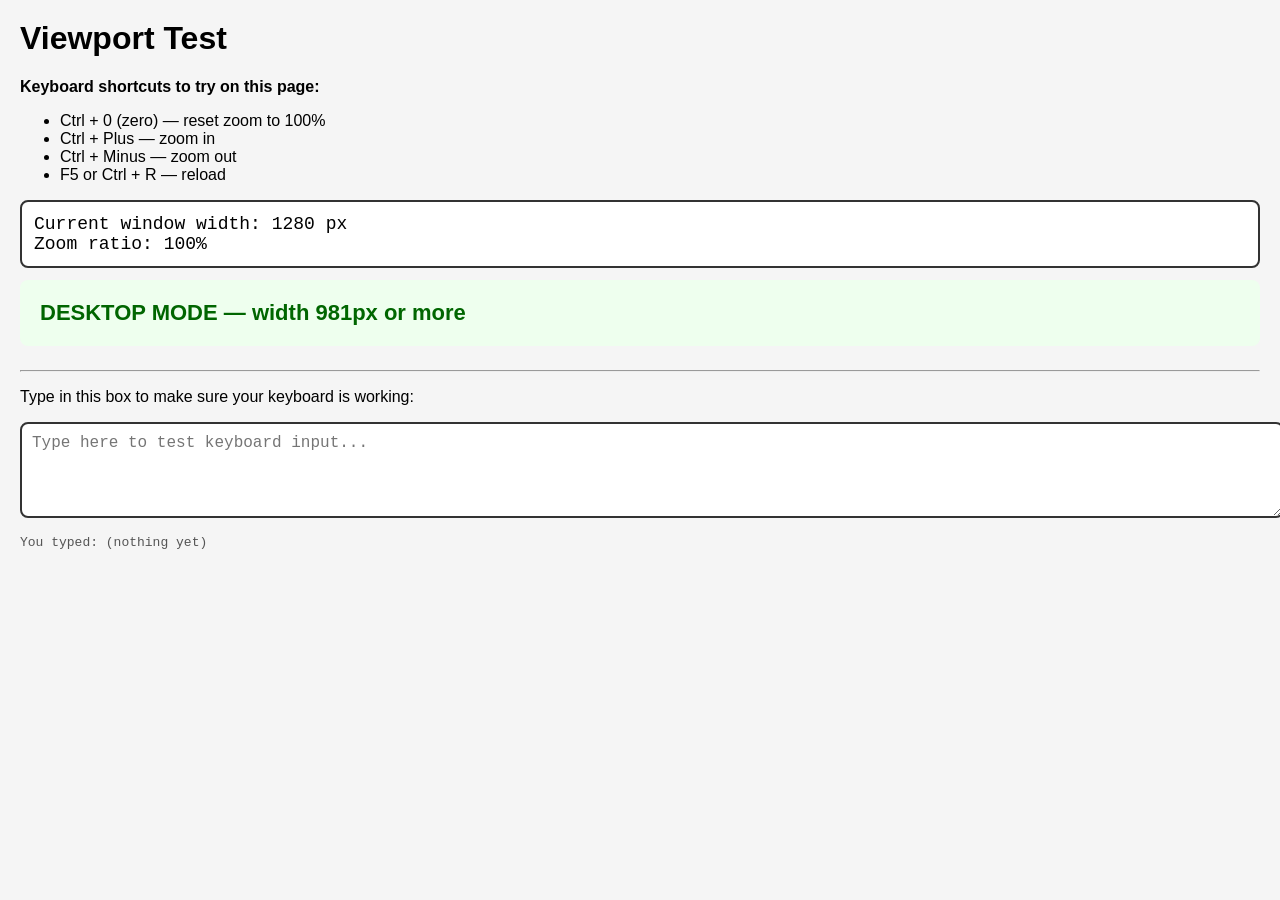
==== test.html @ 07ed0f5a "Copy PragyaRoot source into experiment repo" ====
<!DOCTYPE html>
<html>
<head>
<meta charset="UTF-8">
<meta name="viewport" content="width=device-width, initial-scale=1.0">
<title>Viewport Test</title>
<style>
  body {
    font-family: sans-serif;
    margin: 0;
    padding: 20px;
    background: #f5f5f5;
  }
  h1 { margin-top: 0; }
  .result {
    font-size: 22px;
    font-weight: bold;
    padding: 20px;
    margin-top: 12px;
    border-radius: 8px;
  }
  .mobile { background: #fee; color: #900; }
  .desktop { background: #efe; color: #060; }
  .live {
    font-size: 18px;
    padding: 12px;
    background: #fff;
    border: 2px solid #333;
    border-radius: 8px;
    margin-top: 12px;
    font-family: monospace;
  }

  @media (max-width: 980px) {
    .desktop { display: none; }
  }
  @media (min-width: 981px) {
    .mobile { display: none; }
  }
</style>
</head>
<body>

<h1>Viewport Test</h1>

<p><strong>Keyboard shortcuts to try on this page:</strong></p>
<ul>
  <li>Ctrl + 0 (zero) — reset zoom to 100%</li>
  <li>Ctrl + Plus — zoom in</li>
  <li>Ctrl + Minus — zoom out</li>
  <li>F5 or Ctrl + R — reload</li>
</ul>

<div class="live">
  Current window width: <span id="w">...</span> px<br>
  Zoom ratio: <span id="z">...</span>
</div>

<div class="mobile result">MOBILE MODE — width 980px or less</div>
<div class="desktop result">DESKTOP MODE — width 981px or more</div>

<hr style="margin-top: 24px;">

<p>Type in this box to make sure your keyboard is working:</p>
<textarea id="typebox" rows="4" style="width: 100%; font-size: 16px; padding: 10px; border-radius: 8px; border: 2px solid #333;" placeholder="Type here to test keyboard input..."></textarea>

<p id="typed" style="font-family: monospace; color: #555;">You typed: (nothing yet)</p>

<script>
  function update() {
    document.getElementById("w").textContent = window.innerWidth;
    document.getElementById("z").textContent = (window.devicePixelRatio * 100).toFixed(0) + "%";
  }
  update();
  window.addEventListener("resize", update);

  document.getElementById("typebox").addEventListener("input", function() {
    document.getElementById("typed").textContent = "You typed: " + this.value;
  });
</script>

</body>
</html>
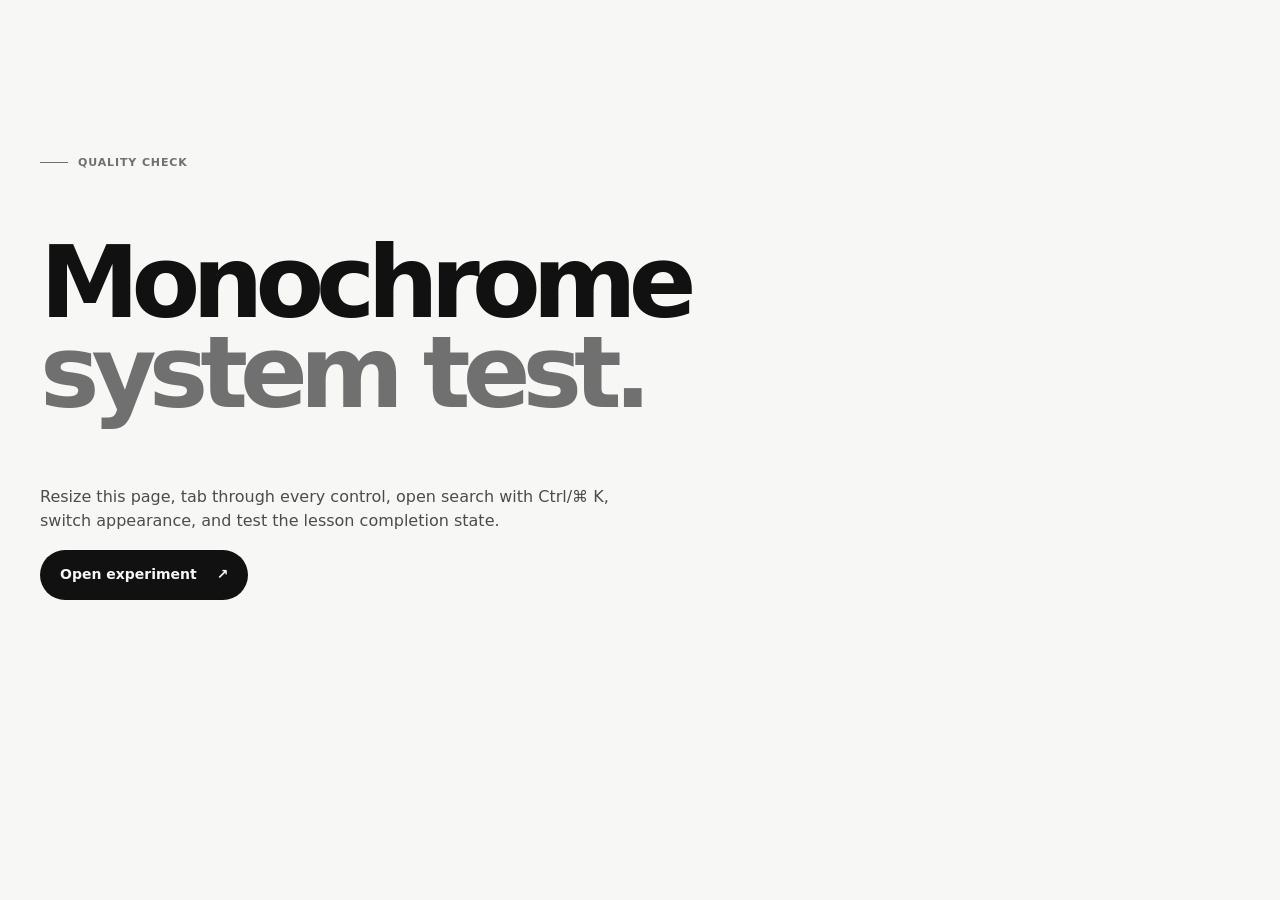
==== commit 8835cf27: "Transform PragyaRoot into a monochrome learning product" ====
--- a/test.html
+++ b/test.html
@@ -1,83 +1 @@
-<!DOCTYPE html>
-<html>
-<head>
-<meta charset="UTF-8">
-<meta name="viewport" content="width=device-width, initial-scale=1.0">
-<title>Viewport Test</title>
-<style>
-  body {
-    font-family: sans-serif;
-    margin: 0;
-    padding: 20px;
-    background: #f5f5f5;
-  }
-  h1 { margin-top: 0; }
-  .result {
-    font-size: 22px;
-    font-weight: bold;
-    padding: 20px;
-    margin-top: 12px;
-    border-radius: 8px;
-  }
-  .mobile { background: #fee; color: #900; }
-  .desktop { background: #efe; color: #060; }
-  .live {
-    font-size: 18px;
-    padding: 12px;
-    background: #fff;
-    border: 2px solid #333;
-    border-radius: 8px;
-    margin-top: 12px;
-    font-family: monospace;
-  }
-
-  @media (max-width: 980px) {
-    .desktop { display: none; }
-  }
-  @media (min-width: 981px) {
-    .mobile { display: none; }
-  }
-</style>
-</head>
-<body>
-
-<h1>Viewport Test</h1>
-
-<p><strong>Keyboard shortcuts to try on this page:</strong></p>
-<ul>
-  <li>Ctrl + 0 (zero) — reset zoom to 100%</li>
-  <li>Ctrl + Plus — zoom in</li>
-  <li>Ctrl + Minus — zoom out</li>
-  <li>F5 or Ctrl + R — reload</li>
-</ul>
-
-<div class="live">
-  Current window width: <span id="w">...</span> px<br>
-  Zoom ratio: <span id="z">...</span>
-</div>
-
-<div class="mobile result">MOBILE MODE — width 980px or less</div>
-<div class="desktop result">DESKTOP MODE — width 981px or more</div>
-
-<hr style="margin-top: 24px;">
-
-<p>Type in this box to make sure your keyboard is working:</p>
-<textarea id="typebox" rows="4" style="width: 100%; font-size: 16px; padding: 10px; border-radius: 8px; border: 2px solid #333;" placeholder="Type here to test keyboard input..."></textarea>
-
-<p id="typed" style="font-family: monospace; color: #555;">You typed: (nothing yet)</p>
-
-<script>
-  function update() {
-    document.getElementById("w").textContent = window.innerWidth;
-    document.getElementById("z").textContent = (window.devicePixelRatio * 100).toFixed(0) + "%";
-  }
-  update();
-  window.addEventListener("resize", update);
-
-  document.getElementById("typebox").addEventListener("input", function() {
-    document.getElementById("typed").textContent = "You typed: " + this.value;
-  });
-</script>
-
-</body>
-</html>
+<!doctype html><html lang="en"><head><meta charset="utf-8"><meta name="viewport" content="width=device-width,initial-scale=1"><title>PragyaRoot quality check</title><link rel="stylesheet" href="./assets/css/shared.css"></head><body><main class="container section-pad"><p class="eyebrow"><span class="eyebrow-line"></span> Quality check</p><h1 style="font-size:clamp(48px,8vw,100px);line-height:.9;letter-spacing:-.08em">Monochrome<br><em>system test.</em></h1><p style="max-width:620px;color:var(--grey-700)">Resize this page, tab through every control, open search with Ctrl/⌘ K, switch appearance, and test the lesson completion state.</p><p><a class="button button-dark" href="./">Open experiment <span>↗</span></a></p></main><script src="./assets/js/shared.js" defer></script></body></html>
--- a/assets/css/shared.css
+++ b/assets/css/shared.css
@@ -0,0 +1,168 @@
+:root {
+  --black: #000;
+  --white: #fff;
+  --ink: #111;
+  --charcoal: #1c1c1c;
+  --graphite: #2b2b2b;
+  --grey-700: #4c4c4c;
+  --grey-500: #707070;
+  --grey-300: #b4b4b4;
+  --grey-200: #d8d8d8;
+  --grey-100: #ededed;
+  --paper: #f7f7f5;
+  --surface: #fff;
+  --max: 1200px;
+  --reading: 720px;
+  --radius-lg: 28px;
+  --radius-md: 16px;
+  --ease: cubic-bezier(.2,.75,.25,1);
+  color-scheme: light;
+}
+[data-theme="dark"] {
+  --ink: #f7f7f5;
+  --charcoal: #ededed;
+  --graphite: #cfcfcf;
+  --grey-700: #b7b7b7;
+  --grey-500: #929292;
+  --grey-300: #5b5b5b;
+  --grey-200: #3b3b3b;
+  --grey-100: #262626;
+  --paper: #0b0b0b;
+  --surface: #151515;
+  color-scheme: dark;
+}
+* { box-sizing: border-box; }
+html { scroll-behavior: smooth; background: var(--paper); }
+body { margin: 0; background: var(--paper); color: var(--ink); font-family: Inter, ui-sans-serif, system-ui, -apple-system, BlinkMacSystemFont, "Segoe UI", sans-serif; font-size: 16px; line-height: 1.55; -webkit-font-smoothing: antialiased; }
+body.is-locked { overflow: hidden; }
+::selection { background: var(--ink); color: var(--paper); }
+a { color: inherit; text-decoration: none; }
+button, input { font: inherit; }
+button { color: inherit; }
+button, a { -webkit-tap-highlight-color: transparent; }
+button:focus-visible, a:focus-visible, input:focus-visible { outline: 3px solid var(--ink); outline-offset: 4px; }
+svg { display: block; }
+.sr-only { position: absolute !important; width: 1px; height: 1px; padding: 0; margin: -1px; overflow: hidden; clip: rect(0,0,0,0); white-space: nowrap; border: 0; }
+.skip-link { position: fixed; left: 16px; top: 12px; z-index: 100; padding: 10px 14px; background: var(--black); color: var(--white); transform: translateY(-150%); transition: transform .2s var(--ease); }
+.skip-link:focus { transform: translateY(0); }
+.container { width: min(calc(100% - 48px), var(--max)); margin-inline: auto; }
+.section-pad { padding-block: clamp(88px, 12vw, 168px); }
+.reveal { opacity: 0; transform: translateY(18px); transition: opacity .7s var(--ease), transform .7s var(--ease); }
+.reveal.is-visible { opacity: 1; transform: none; }
+.reveal-delay { transition-delay: .12s; }
+.eyebrow, .micro-label, .card-index, .card-topline, .board-top, .lesson-card-top, .hero-proof, .trust-inner, .footer-bottom, .lesson-count { letter-spacing: .08em; text-transform: uppercase; font-size: 11px; font-weight: 700; }
+.eyebrow { display: flex; align-items: center; gap: 10px; margin: 0 0 26px; color: var(--grey-500); }
+.eyebrow-line { display: inline-block; width: 28px; height: 1px; background: currentColor; }
+.eyebrow-inverse { color: var(--grey-300); }
+.micro-label { margin: 0; color: var(--grey-500); font-size: 10px; }
+.section-intro { max-width: 580px; margin-bottom: 62px; }
+.section-intro h2, .split-heading h2, .progress-copy h2 { margin: 0 0 24px; font-size: clamp(42px, 6vw, 78px); line-height: .98; letter-spacing: -.065em; font-weight: 700; }
+h1, h2, h3, p { overflow-wrap: break-word; }
+h1 em, h2 em { font-style: normal; color: var(--grey-500); }
+.section-intro > p:last-child, .progress-copy > p, .split-heading > p { max-width: 470px; color: var(--grey-700); font-size: 18px; }
+.site-header { position: sticky; top: 0; z-index: 50; background: color-mix(in srgb, var(--paper) 88%, transparent); border-bottom: 1px solid transparent; backdrop-filter: blur(16px); transition: border-color .3s ease; }
+.site-header.is-scrolled { border-color: var(--grey-200); }
+.header-inner { height: 76px; display: flex; align-items: center; justify-content: space-between; gap: 28px; }
+.brand { display: inline-flex; align-items: center; gap: 10px; font-weight: 800; letter-spacing: -.04em; font-size: 18px; }
+.brand-mark { display: grid; place-items: center; width: 30px; height: 30px; background: var(--ink); color: var(--paper); border-radius: 9px; }
+.brand-mark svg { width: 22px; height: 22px; }
+.desktop-nav { display: flex; align-items: center; gap: 30px; margin-left: auto; margin-right: 20px; }
+.desktop-nav a, .footer-links a { color: var(--grey-700); font-size: 14px; font-weight: 600; transition: color .2s ease; }
+.desktop-nav a:hover, .footer-links a:hover { color: var(--ink); }
+.header-actions { display: flex; align-items: center; gap: 8px; }
+.icon-button, .menu-button, .close-button { border: 0; background: transparent; display: inline-grid; place-items: center; cursor: pointer; }
+.icon-button { position: relative; width: 40px; height: 40px; border-radius: 50%; color: var(--ink); }
+.icon-button:hover { background: var(--grey-100); }
+.icon-button svg { width: 19px; height: 19px; fill: none; stroke: currentColor; stroke-width: 1.7; stroke-linecap: round; }
+.shortcut { position: absolute; top: 0; right: -3px; padding: 1px 3px; border: 1px solid var(--grey-200); background: var(--paper); border-radius: 4px; font-size: 8px; color: var(--grey-500); }
+.menu-button { display: none; width: 42px; height: 42px; gap: 4px; }
+.menu-button span:not(.sr-only) { display: block; width: 20px; height: 1px; background: var(--ink); transition: transform .2s ease; }
+.mobile-menu { display: none; padding: 10px 24px 26px; border-top: 1px solid var(--grey-200); }
+.mobile-menu nav { display: grid; gap: 2px; }
+.mobile-menu nav a { display: flex; justify-content: space-between; align-items: center; padding: 16px 0; border-bottom: 1px solid var(--grey-200); font-size: 22px; letter-spacing: -.04em; }
+.mobile-menu nav a span { font-size: 11px; letter-spacing: .08em; color: var(--grey-500); }
+.text-button { width: 100%; display: flex; justify-content: space-between; margin-top: 14px; padding: 14px 0; border: 0; background: none; text-align: left; font-weight: 700; cursor: pointer; }
+.text-button span { color: var(--grey-500); font-size: 12px; }
+.hero { padding-top: clamp(80px, 10vw, 130px); overflow: hidden; }
+.hero-grid { display: grid; grid-template-columns: minmax(0, 1.02fr) minmax(420px, .98fr); align-items: center; gap: clamp(48px, 8vw, 120px); }
+.hero h1 { max-width: 700px; margin: 0 0 30px; font-size: clamp(54px, 8.6vw, 112px); line-height: .91; letter-spacing: -.085em; font-weight: 750; }
+.hero-lede { max-width: 510px; margin: 0 0 36px; color: var(--grey-700); font-size: clamp(18px, 2vw, 21px); line-height: 1.5; }
+.hero-actions { display: flex; flex-wrap: wrap; gap: 12px; }
+.button { min-height: 50px; display: inline-flex; align-items: center; justify-content: center; gap: 20px; padding: 13px 19px; border: 1px solid transparent; border-radius: 999px; cursor: pointer; font-size: 14px; font-weight: 700; transition: transform .25s var(--ease), background .25s ease, color .25s ease, border-color .25s ease; }
+.button:hover { transform: translateY(-2px); }
+.button-dark { background: var(--ink); color: var(--paper); }
+.button-dark:hover { background: var(--graphite); }
+.button-light { background: var(--white); color: var(--black); }
+.button-quiet { border-color: var(--grey-200); color: var(--ink); }
+.button-quiet:hover, .button-outline:hover { border-color: var(--ink); }
+.button-outline { border-color: var(--grey-300); background: transparent; }
+.hero-proof { display: flex; flex-wrap: wrap; gap: 18px; margin-top: 70px; color: var(--grey-500); }
+.hero-proof strong { color: var(--ink); margin-right: 5px; }
+.hero-visual { position: relative; min-height: 540px; display: grid; place-items: center; }
+.pulse-card { width: min(100%, 420px); padding: 30px; background: var(--surface); border: 1px solid var(--grey-200); border-radius: var(--radius-lg); box-shadow: 0 24px 80px rgba(0,0,0,.09); transform: rotate(2deg); }
+[data-theme="dark"] .pulse-card { box-shadow: 0 24px 80px rgba(0,0,0,.35); }
+.card-topline, .lesson-card-top, .board-top { display: flex; justify-content: space-between; gap: 12px; color: var(--grey-500); }
+.status-dot { width: 7px; height: 7px; border-radius: 50%; background: var(--ink); }
+.pulse-heading { display: flex; align-items: end; justify-content: space-between; gap: 24px; margin: 72px 0 35px; }
+.pulse-heading h2 { margin: 7px 0 0; font-size: 48px; line-height: .95; letter-spacing: -.075em; }
+.ring { position: relative; width: 96px; height: 96px; flex: 0 0 auto; display: grid; place-items: center; border-radius: 50%; background: conic-gradient(var(--ink) 0 68%, var(--grey-100) 68% 100%); }
+.ring::after { content: ""; position: absolute; width: 75px; height: 75px; border-radius: 50%; background: var(--surface); }
+.ring span { position: relative; z-index: 1; font-weight: 800; font-size: 21px; letter-spacing: -.06em; }
+.ring small { font-size: 11px; color: var(--grey-500); }
+.pulse-rule, .lesson-side-rule { height: 1px; background: var(--grey-200); }
+.next-session { padding-block: 27px; }
+.next-row { display: flex; align-items: center; justify-content: space-between; gap: 16px; margin-top: 10px; }
+.next-row h3 { margin: 0; font-size: 20px; letter-spacing: -.045em; }
+.next-row p { margin: 5px 0 0; color: var(--grey-500); font-size: 13px; }
+.circle-arrow { width: 38px; height: 38px; display: grid; place-items: center; border: 1px solid var(--grey-200); border-radius: 50%; font-size: 17px; }
+.mini-progress, .bar { height: 5px; overflow: hidden; border-radius: 99px; background: var(--grey-100); }
+.mini-progress span, .bar span { display: block; height: 100%; border-radius: inherit; background: var(--ink); }
+.mini-progress span { width: 68%; }
+.pulse-foot, .board-bottom { display: flex; justify-content: space-between; gap: 12px; margin-top: 15px; color: var(--grey-500); font-size: 12px; }
+.float-note { position: absolute; display: grid; gap: 3px; min-width: 124px; padding: 15px 16px; background: var(--ink); color: var(--paper); border-radius: 12px; box-shadow: 0 14px 32px rgba(0,0,0,.15); }
+.float-note span { font-size: 9px; letter-spacing: .1em; color: var(--grey-300); }
+.float-note strong { font-size: 18px; letter-spacing: -.04em; }
+.float-note-one { top: 18%; left: 0; transform: rotate(-7deg); }
+.float-note-two { right: -2%; bottom: 18%; transform: rotate(5deg); background: var(--surface); color: var(--ink); border: 1px solid var(--grey-200); }
+.float-note-two span { color: var(--grey-500); }
+.trust-rail { border-block: 1px solid var(--grey-200); }
+.trust-inner { min-height: 66px; display: flex; align-items: center; justify-content: space-between; gap: 18px; color: var(--grey-500); }
+.trust-line { flex: 1; height: 1px; background: var(--grey-200); }
+.mode-tabs { border-top: 1px solid var(--grey-200); }
+.tab-list { display: grid; grid-template-columns: repeat(3, 1fr); border-bottom: 1px solid var(--grey-200); }
+.tab { display: flex; align-items: center; justify-content: space-between; gap: 12px; padding: 22px 0; border: 0; border-bottom: 2px solid transparent; background: none; color: var(--grey-500); cursor: pointer; text-align: left; font-size: 22px; letter-spacing: -.045em; }
+.tab + .tab { margin-left: 28px; }
+.tab span { font-size: 10px; letter-spacing: .08em; }
+.tab.is-active { border-color: var(--ink); color: var(--ink); }
+.mode-panel { min-height: 310px; display: grid; grid-template-columns: 120px 1fr 180px; align-items: center; gap: 25px; padding-block: 55px; }
+.panel-number { align-self: start; color: var(--grey-500); font-size: 13px; }
+.mode-panel h3 { margin: 12px 0 12px; font-size: clamp(30px, 4vw, 52px); line-height: 1; letter-spacing: -.065em; }
+.mode-panel p:not(.micro-label) { max-width: 490px; color: var(--grey-700); font-size: 17px; }
+.panel-mark { justify-self: end; font-size: 180px; line-height: .6; font-weight: 200; color: var(--grey-200); }
+.inline-link, .card-link { display: inline-flex; align-items: center; gap: 10px; margin-top: 18px; font-size: 14px; font-weight: 750; border-bottom: 1px solid var(--grey-300); padding-bottom: 4px; }
+.inline-link:hover, .card-link:hover { border-color: var(--ink); }
+.section-dark { background: var(--black); color: var(--white); }
+.split-heading { display: flex; align-items: end; justify-content: space-between; gap: 48px; margin-bottom: 70px; }
+.split-heading > p { color: var(--grey-300); margin: 0 0 8px; }
+.feature-grid { display: grid; grid-template-columns: 1.35fr 1fr 1fr; gap: 1px; background: var(--grey-700); border: 1px solid var(--grey-700); }
+.feature-card { min-height: 410px; display: flex; flex-direction: column; align-items: flex-start; padding: 32px; background: var(--black); }
+.feature-card:hover { background: var(--charcoal); }
+.card-index { color: var(--grey-500); }
+.feature-icon { width: 100%; height: 135px; display: flex; align-items: center; margin: 20px 0 18px; color: var(--white); }
+.icon-book { gap: 8px; align-items: end; }
+.icon-book span { width: 16px; border: 1px solid var(--grey-300); border-bottom: 4px solid var(--white); }
+.icon-book span:nth-child(1) { height: 60px; }.icon-book span:nth-child(2) { height: 95px; }.icon-book span:nth-child(3) { height: 75px; }
+.icon-target { position: relative; }.icon-target::before, .icon-target::after, .icon-target span { content: ""; position: absolute; border: 1px solid var(--grey-300); border-radius: 50%; }.icon-target::before { width: 98px; height: 98px; }.icon-target::after { width: 62px; height: 62px; }.icon-target span { width: 25px; height: 25px; background: var(--white); border-color: var(--white); }
+.icon-stack { position: relative; }.icon-stack span { position: absolute; width: 100px; height: 70px; border: 1px solid var(--grey-300); transform: skewY(-9deg); }.icon-stack span:nth-child(1) { top: 12px; left: 0; }.icon-stack span:nth-child(2) { top: 28px; left: 12px; }.icon-stack span:nth-child(3) { top: 44px; left: 24px; background: var(--black); }
+.feature-card h3 { margin: 0 0 12px; font-size: 26px; line-height: 1; letter-spacing: -.055em; }.feature-card p { margin: 0; color: var(--grey-300); }.feature-card .card-link { margin-top: auto; color: var(--white); border-color: var(--grey-700); }
+.lesson-grid { display: grid; grid-template-columns: .55fr 1.45fr; align-items: start; gap: clamp(35px, 9vw, 140px); }
+.lesson-meta { padding-top: 5px; }.lesson-count { margin: 80px 0 28px; color: var(--grey-500); line-height: 1.7; }.lesson-count strong { color: var(--ink); }.lesson-side-copy { max-width: 180px; color: var(--grey-500); font-size: 14px; }
+.lesson-card.focus-mode { position: relative; z-index: 60; box-shadow: 0 0 0 8px var(--grey-100), 0 25px 90px rgba(0,0,0,.2); }
+.lesson-card { padding: clamp(28px, 5vw, 62px); background: var(--surface); border: 1px solid var(--grey-200); border-radius: var(--radius-lg); }.lesson-card h2 { margin: 74px 0 24px; font-size: clamp(52px, 7vw, 90px); line-height: .89; letter-spacing: -.08em; }.lesson-lead { max-width: 590px; color: var(--grey-700); font-size: 20px; }.lesson-definition { display: flex; gap: 20px; margin: 55px 0; padding: 22px 0; border-block: 1px solid var(--grey-200); }.definition-mark { font-size: 28px; }.lesson-definition p:last-child { max-width: 500px; margin: 8px 0 0; font-size: 18px; }.lesson-actions { display: flex; flex-wrap: wrap; gap: 10px; }.completion-note { min-height: 24px; margin: 17px 0 0; color: var(--grey-700); font-size: 13px; }
+.progress-section { border-top: 1px solid var(--grey-200); }.progress-grid { display: grid; grid-template-columns: 1fr 1fr; align-items: center; gap: clamp(50px, 9vw, 140px); }.progress-board { padding: 31px; background: var(--surface); border: 1px solid var(--grey-200); border-radius: var(--radius-lg); }.board-total { display: flex; align-items: end; gap: 18px; padding: 55px 0 38px; border-bottom: 1px solid var(--grey-200); }.board-total strong { font-size: 86px; line-height: .8; letter-spacing: -.09em; }.board-total small { font-size: 28px; color: var(--grey-500); }.board-total span { color: var(--grey-500); font-size: 13px; }.subject-row { margin-top: 25px; }.subject-row > div:first-child { display: flex; justify-content: space-between; color: var(--grey-700); font-size: 13px; margin-bottom: 9px; }.subject-row > div:first-child span:last-child { color: var(--ink); font-weight: 700; }.bar span { background: var(--ink); }
+.cta-section { padding-top: 0; }.cta-box { min-height: 490px; display: flex; flex-direction: column; align-items: center; justify-content: center; padding: 70px 30px; background: var(--black); color: var(--white); border-radius: var(--radius-lg); text-align: center; }.cta-box .eyebrow { color: var(--grey-300); }.cta-box h2 { margin: 0 0 20px; font-size: clamp(50px, 8vw, 100px); line-height: .9; letter-spacing: -.085em; }.cta-box h2 em { color: var(--grey-300); }.cta-box > p:not(.eyebrow) { max-width: 420px; margin: 0 0 32px; color: var(--grey-300); }
+.site-footer { padding: 35px 0 25px; border-top: 1px solid var(--grey-200); }.footer-top { display: grid; grid-template-columns: 1fr 1fr 1fr; align-items: start; gap: 25px; padding-bottom: 70px; }.brand-footer { align-self: start; }.footer-top > p { margin: 2px 0 0; color: var(--grey-500); font-size: 14px; }.footer-links { display: grid; gap: 11px; justify-self: end; text-align: right; }.footer-bottom { display: flex; justify-content: space-between; gap: 15px; padding-top: 20px; border-top: 1px solid var(--grey-200); color: var(--grey-500); font-size: 10px; }.footer-bottom a { text-decoration: underline; text-underline-offset: 3px; }
+.search-dialog[hidden], .toast[hidden] { display: none; }.search-dialog { position: fixed; inset: 0; z-index: 80; display: grid; place-items: start center; padding: 10vh 20px 20px; }.dialog-backdrop { position: absolute; inset: 0; background: rgba(0,0,0,.64); }.search-panel { position: relative; width: min(100%, 620px); padding: 30px; background: var(--surface); color: var(--ink); border: 1px solid var(--grey-200); border-radius: var(--radius-lg); box-shadow: 0 30px 100px rgba(0,0,0,.3); }.search-head { display: flex; justify-content: space-between; align-items: start; gap: 20px; }.search-head h2 { margin: 8px 0 25px; font-size: 35px; line-height: 1; letter-spacing: -.065em; }.close-button { width: 38px; height: 38px; border: 1px solid var(--grey-200); border-radius: 50%; font-size: 25px; line-height: 1; }.search-field { display: flex; align-items: center; gap: 12px; padding: 14px 15px; border: 1px solid var(--grey-300); border-radius: 12px; }.search-field:focus-within { outline: 3px solid var(--grey-200); border-color: var(--ink); }.search-field svg { width: 19px; height: 19px; fill: none; stroke: var(--grey-500); stroke-width: 1.7; stroke-linecap: round; }.search-field input { min-width: 0; flex: 1; border: 0; outline: 0; background: transparent; color: var(--ink); }.search-field kbd, .search-foot kbd { padding: 3px 5px; border: 1px solid var(--grey-200); border-radius: 4px; color: var(--grey-500); font-size: 10px; }.search-results { display: grid; gap: 4px; margin-top: 18px; }.search-results button { display: flex; justify-content: space-between; padding: 14px 11px; border: 0; border-bottom: 1px solid var(--grey-200); background: transparent; color: var(--ink); cursor: pointer; text-align: left; }.search-results button:hover { background: var(--grey-100); }.search-empty { margin: 25px 0; color: var(--grey-500); }.search-foot { display: flex; justify-content: space-between; margin-top: 20px; color: var(--grey-500); font-size: 11px; }.toast { position: fixed; left: 50%; bottom: 25px; z-index: 90; transform: translateX(-50%); padding: 12px 17px; background: var(--ink); color: var(--paper); border-radius: 999px; box-shadow: 0 12px 35px rgba(0,0,0,.2); font-size: 13px; }
+@media (max-width: 900px) { .desktop-nav { gap: 18px; margin-right: 0; }.hero-grid { grid-template-columns: 1fr; }.hero-visual { min-height: 490px; max-width: 610px; }.feature-grid { grid-template-columns: 1fr 1fr; }.feature-large { grid-column: span 2; min-height: 330px; }.split-heading { display: block; }.split-heading > p { margin-top: 24px; }.progress-grid { grid-template-columns: 1fr; }.progress-copy { max-width: 600px; } }
+@media (max-width: 680px) { .container { width: min(calc(100% - 36px), var(--max)); }.header-inner { height: 66px; }.desktop-nav, .header-actions .icon-button:nth-child(2) { display: none; }.menu-button { display: grid; }.mobile-menu { display: block; }.mobile-menu[hidden] { display: none; }.hero { padding-top: 72px; }.hero h1 { font-size: clamp(52px, 15vw, 82px); }.hero-proof { margin-top: 48px; gap: 10px 17px; }.hero-visual { min-height: 430px; margin-top: 5px; }.pulse-card { padding: 23px; transform: none; }.pulse-heading { margin-top: 55px; }.pulse-heading h2 { font-size: 40px; }.float-note-one { left: -8px; top: 10%; }.float-note-two { right: -8px; bottom: 11%; }.trust-inner { flex-wrap: wrap; padding-block: 18px; }.trust-line { display: none; }.trust-inner p { margin: 0; }.section-pad { padding-block: 88px; }.section-intro { margin-bottom: 42px; }.section-intro h2, .split-heading h2, .progress-copy h2 { font-size: 48px; }.tab { font-size: 17px; }.tab + .tab { margin-left: 15px; }.mode-panel { grid-template-columns: 42px 1fr; min-height: 350px; padding-block: 38px; }.panel-mark { display: none; }.mode-panel p:not(.micro-label) { font-size: 16px; }.feature-grid { grid-template-columns: 1fr; }.feature-large { grid-column: auto; min-height: 390px; }.feature-card { min-height: 340px; }.lesson-grid { grid-template-columns: 1fr; gap: 30px; }.lesson-count { margin: 10px 0 20px; }.lesson-side-rule { max-width: 180px; }.lesson-card h2 { margin-top: 55px; font-size: 60px; }.lesson-lead { font-size: 18px; }.lesson-definition { margin-block: 42px; }.lesson-actions .button { width: 100%; }.progress-board { padding: 23px; }.board-total strong { font-size: 70px; }.footer-top { grid-template-columns: 1fr 1fr; padding-bottom: 50px; }.footer-top > p { grid-column: span 2; grid-row: 2; }.footer-links { justify-self: end; }.footer-bottom { display: grid; gap: 8px; }.search-panel { padding: 23px; }.search-head h2 { font-size: 29px; } }
+@media (prefers-reduced-motion: reduce) { *, *::before, *::after { scroll-behavior: auto !important; transition-duration: .01ms !important; animation-duration: .01ms !important; animation-iteration-count: 1 !important; }.reveal { opacity: 1; transform: none; } }
